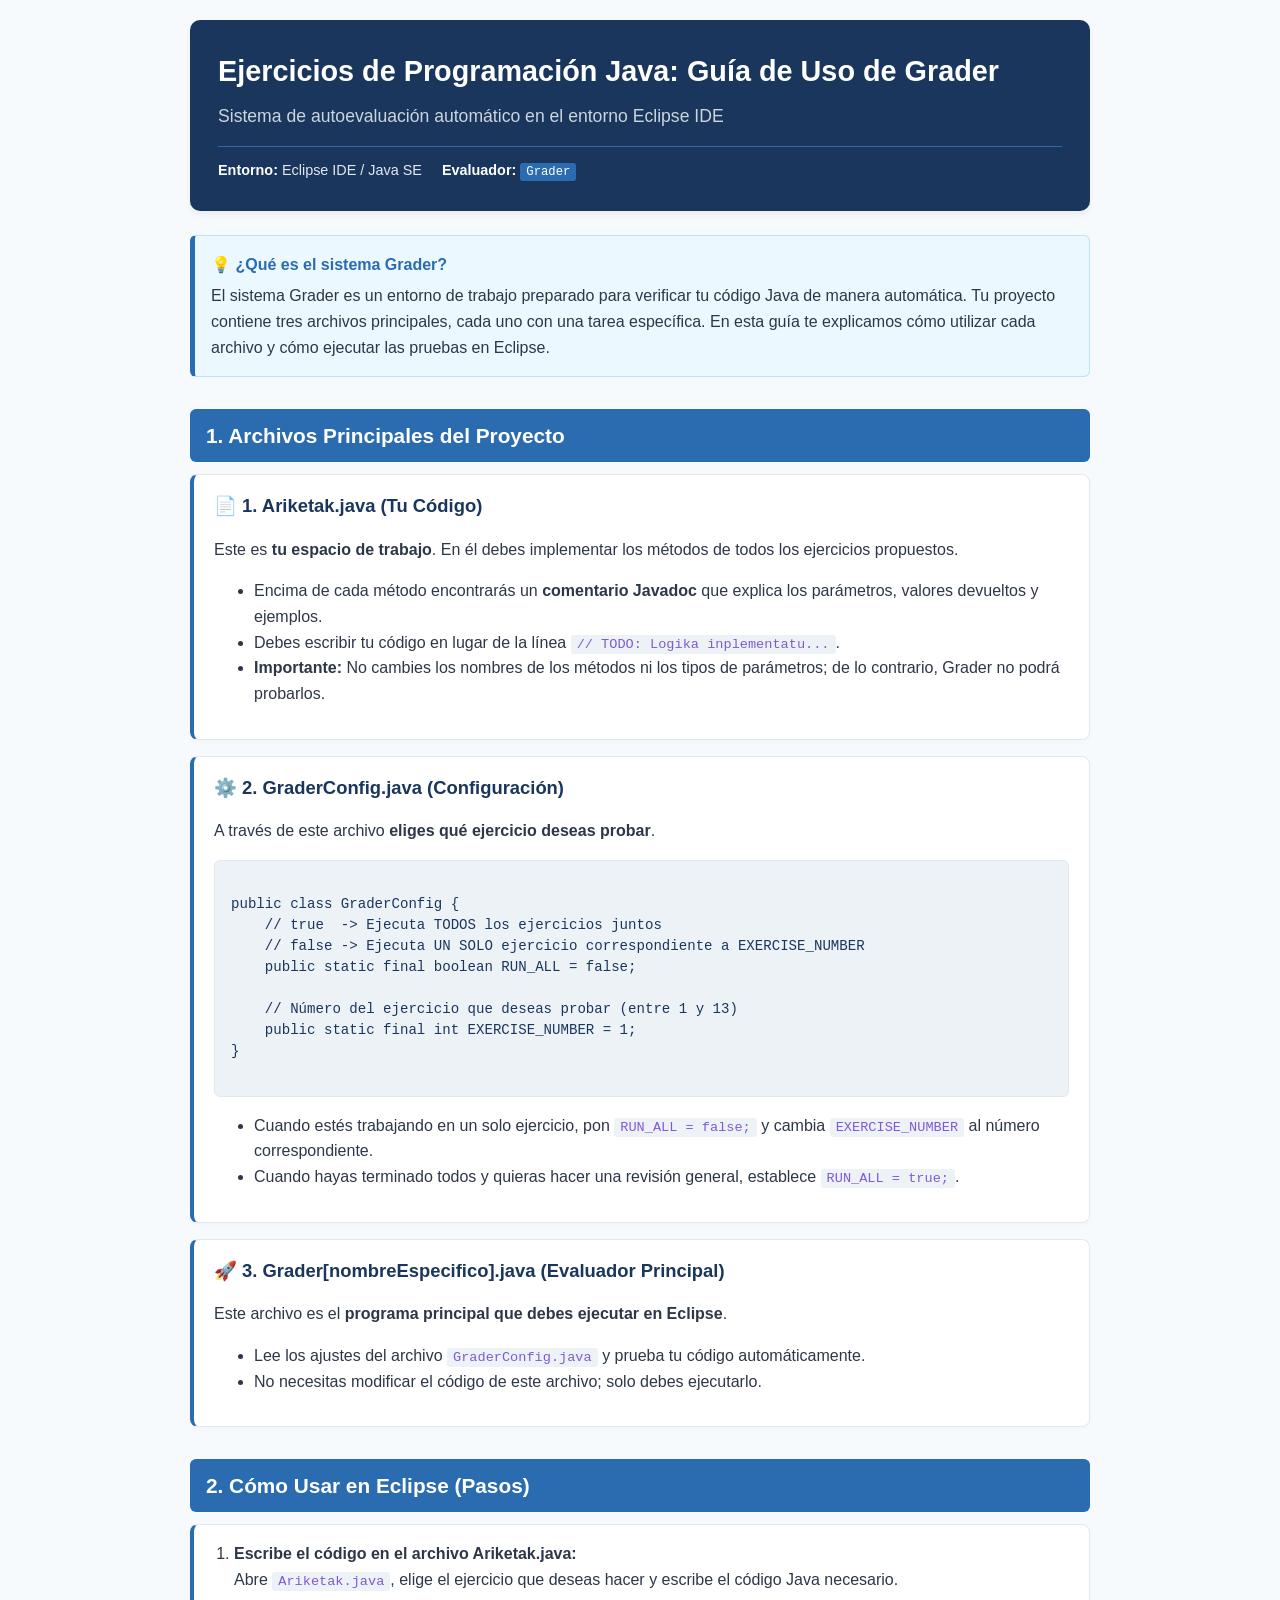
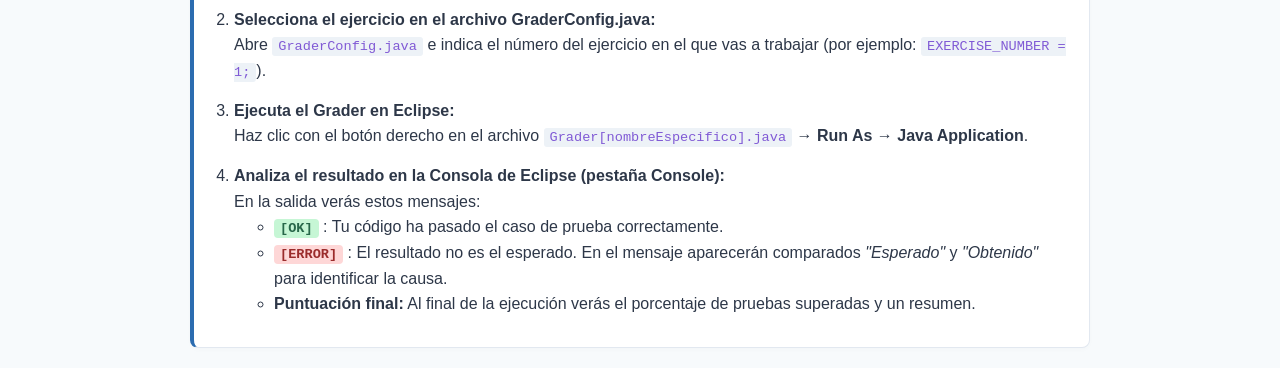
==== es/index.html @ 467838d6 "Primera subida" ====
<!DOCTYPE html>
<html lang="es">
<head>
    <meta charset="UTF-8">
    <meta name="viewport" content="width=device-width, initial-scale=1.0">
    <title>Evaluador Automático Grader - Guía de Uso</title>
    <link rel="stylesheet" href="../styles.css">
</head>
<body>

    <div class="container">
        <!-- HEADER -->
        <div class="header-container">
            <div class="header-title">Ejercicios de Programación Java: Guía de Uso de Grader</div>
            <div class="header-subtitle">Sistema de autoevaluación automático en el entorno Eclipse IDE</div>
            <div class="meta-info">
                <div><strong>Entorno:</strong> Eclipse IDE / Java SE</div>
                <div><strong>Evaluador:</strong> <span class="code-inline" style="color: #ffffff; background: #2b6cb0;">Grader</span></div>
            </div>
        </div>

        <!-- INTRO -->
        <div class="instructions-box">
            <div class="instructions-title">💡 ¿Qué es el sistema Grader?</div>
            El sistema Grader es un entorno de trabajo preparado para verificar tu código Java de manera automática. Tu proyecto contiene tres archivos principales, cada uno con una tarea específica. En esta guía te explicamos cómo utilizar cada archivo y cómo ejecutar las pruebas en Eclipse.
        </div>

        <!-- FITXATEGI NAGUSIAK -->
        <div class="section-header">1. Archivos Principales del Proyecto</div>

        <div class="card">
            <div class="card-title">📄 1. Ariketak.java (Tu Código)</div>
            <p>Este es <strong>tu espacio de trabajo</strong>. En él debes implementar los métodos de todos los ejercicios propuestos.</p>
            <ul>
                <li>Encima de cada método encontrarás un <strong>comentario Javadoc</strong> que explica los parámetros, valores devueltos y ejemplos.</li>
                <li>Debes escribir tu código en lugar de la línea <span class="code-inline">// TODO: Logika inplementatu...</span>.</li>
                <li><strong>Importante:</strong> No cambies los nombres de los métodos ni los tipos de parámetros; de lo contrario, Grader no podrá probarlos.</li>
            </ul>
        </div>

        <div class="card">
            <div class="card-title">⚙️ 2. GraderConfig.java (Configuración)</div>
            <p>A través de este archivo <strong>eliges qué ejercicio deseas probar</strong>.</p>
            <div class="code-block">
public class GraderConfig {
    // true  -> Ejecuta TODOS los ejercicios juntos
    // false -> Ejecuta UN SOLO ejercicio correspondiente a EXERCISE_NUMBER
    public static final boolean RUN_ALL = false;

    // Número del ejercicio que deseas probar (entre 1 y 13)
    public static final int EXERCISE_NUMBER = 1;
}
            </div>
            <ul>
                <li>Cuando estés trabajando en un solo ejercicio, pon <span class="code-inline">RUN_ALL = false;</span> y cambia <span class="code-inline">EXERCISE_NUMBER</span> al número correspondiente.</li>
                <li>Cuando hayas terminado todos y quieras hacer una revisión general, establece <span class="code-inline">RUN_ALL = true;</span>.</li>
            </ul>
        </div>

        <div class="card">
            <div class="card-title">🚀 3. Grader[nombreEspecifico].java (Evaluador Principal)</div>
            <p>Este archivo es el <strong>programa principal que debes ejecutar en Eclipse</strong>.</p>
            <ul>
                <li>Lee los ajustes del archivo <span class="code-inline">GraderConfig.java</span> y prueba tu código automáticamente.</li>
                <li>No necesitas modificar el código de este archivo; solo debes ejecutarlo.</li>
            </ul>
        </div>

        <!-- PASOS -->
        <div class="section-header">2. Cómo Usar en Eclipse (Pasos)</div>

        <div class="card">
            <ol class="steps-list">
                <li>
                    <strong>Escribe el código en el archivo Ariketak.java:</strong><br>
                    Abre <span class="code-inline">Ariketak.java</span>, elige el ejercicio que deseas hacer y escribe el código Java necesario.
                </li>
                <li>
                    <strong>Selecciona el ejercicio en el archivo GraderConfig.java:</strong><br>
                    Abre <span class="code-inline">GraderConfig.java</span> e indica el número del ejercicio en el que vas a trabajar (por ejemplo: <span class="code-inline">EXERCISE_NUMBER = 1;</span>).
                </li>
                <li>
                    <strong>Ejecuta el Grader en Eclipse:</strong><br>
                    Haz clic con el botón derecho en el archivo <span class="code-inline">Grader[nombreEspecifico].java</span> &rarr; <strong>Run As</strong> &rarr; <strong>Java Application</strong>.
                </li>
                <li>
                    <strong>Analiza el resultado en la Consola de Eclipse (pestaña Console):</strong><br>
                    En la salida verás estos mensajes:
                    <ul>
                        <li><span class="badge-ok">[OK]</span> : Tu código ha pasado el caso de prueba correctamente.</li>
                        <li><span class="badge-error">[ERROR]</span> : El resultado no es el esperado. En el mensaje aparecerán comparados <em>"Esperado"</em> y <em>"Obtenido"</em> para identificar la causa.</li>
                        <li><strong>Puntuación final:</strong> Al final de la ejecución verás el porcentaje de pruebas superadas y un resumen.</li>
                    </ul>
                </li>
            </ol>
        </div>

    </div>

</body>
</html>
---- styles.css ----
/* styles.css */
:root {
    --theme-color: #2b6cb0;
    --primary-color: #1a365d;
    --accent-color: #2b6cb0;
    --bg-color: #f7fafc;
    --card-bg: #ffffff;
    --text-color: #2d3748;
    --border-color: #e2e8f0;
    --code-bg: #edf2f7;
    --code-color: #805ad5;
    --success-color: #276749;
    --success-bg: #c6f6d5;
    --error-color: #9b2c2c;
    --error-bg: #fed7d7;
}

body {
    font-family: -apple-system, BlinkMacSystemFont, "Segoe UI", Roboto, "Helvetica Neue", Arial, sans-serif;
    line-height: 1.6;
    color: var(--text-color);
    background-color: var(--bg-color);
    margin: 0;
    padding: 0;
}

.container {
    max-width: 900px;
    margin: 20px auto;
    padding: 0 20px;
}

.header-container {
    background-color: var(--primary-color);
    color: #ffffff;
    padding: 28px;
    border-radius: 10px;
    margin-bottom: 24px;
    box-shadow: 0 4px 6px rgba(0, 0, 0, 0.05);
}

.header-container strong,
.markdown-section .header-container strong {
    color: #ffffff;
}

.header-title {
    font-size: 1.8rem;
    font-weight: 700;
    margin: 0 0 8px 0;
    color: #ffffff;
}

.header-subtitle {
    font-size: 1.1rem;
    color: #cbd5e0;
    margin: 0 0 16px 0;
}

.meta-info {
    display: flex;
    flex-wrap: wrap;
    gap: 20px;
    padding-top: 12px;
    border-top: 1px solid #2b6cb0;
    font-size: 0.9rem;
    color: #e2e8f0;
}

.instructions-box {
    background-color: #ebf8ff;
    border: 1px solid #bee3f8;
    border-left: 5px solid var(--accent-color);
    padding: 16px;
    border-radius: 6px;
    margin-bottom: 24px;
    break-inside: avoid;
    page-break-inside: avoid;
}

.instructions-title {
    font-weight: bold;
    color: var(--accent-color);
    margin-bottom: 6px;
}

.section-header {
    background-color: var(--accent-color);
    color: #ffffff;
    padding: 10px 16px;
    font-size: 1.3rem;
    font-weight: 600;
    border-radius: 6px;
    margin-top: 32px;
    margin-bottom: 12px;
    break-after: avoid;
    page-break-after: avoid;
}

.section-desc {
    font-size: 0.95rem;
    color: #4a5568;
    margin-bottom: 16px;
    font-style: italic;
}

.exercise-card,
.card {
    background-color: var(--card-bg);
    border: 1px solid var(--border-color);
    border-left: 4px solid var(--accent-color);
    border-radius: 8px;
    padding: 16px 20px;
    margin-bottom: 16px;
    box-shadow: 0 2px 4px rgba(0, 0, 0, 0.02);
    break-inside: avoid;
    page-break-inside: avoid;
}

.exercise-header,
.card-title {
    font-size: 1.15rem;
    font-weight: 700;
    color: var(--primary-color);
    margin-bottom: 8px;
    break-after: avoid;
    page-break-after: avoid;
}

.exercise-signature {
    font-family: SFMono-Regular, Consolas, "Liberation Mono", Menlo, monospace;
    font-size: 0.9rem;
    background-color: var(--code-bg);
    padding: 6px 10px;
    border-radius: 4px;
    color: #2c5282;
    display: inline-block;
    margin-bottom: 10px;
    border: 1px solid var(--border-color);
    max-width: 100%;
    overflow-x: auto;
}

.exercise-description {
    font-size: 0.95rem;
    margin-bottom: 12px;
}

.details-table {
    width: 100%;
    border-collapse: collapse;
    font-size: 0.9rem;
    margin-top: 8px;
}

.details-table th {
    text-align: left;
    background-color: #f7fafc;
    color: #4a5568;
    font-weight: 600;
    padding: 8px 12px;
    width: 140px;
    border: 1px solid var(--border-color);
    vertical-align: top;
}

.details-table td {
    padding: 8px 12px;
    border: 1px solid var(--border-color);
    background-color: #ffffff;
}

.details-table tr {
    break-inside: avoid;
    page-break-inside: avoid;
}

.details-table ul {
    margin: 0;
    padding-left: 20px;
}

.details-table li {
    margin-bottom: 4px;
}

.code-inline {
    font-family: SFMono-Regular, Consolas, "Liberation Mono", Menlo, monospace;
    background-color: var(--code-bg);
    padding: 2px 6px;
    border-radius: 3px;
    font-size: 0.85em;
    color: var(--code-color);
}

/* Clases usadas en la guía eus/index.html */
.code-block {
    font-family: SFMono-Regular, Consolas, "Liberation Mono", Menlo, monospace;
    font-size: 0.88rem;
    background-color: var(--code-bg);
    border: 1px solid var(--border-color);
    border-radius: 6px;
    padding: 12px 16px;
    margin: 12px 0;
    white-space: pre;
    overflow-x: auto;
    color: var(--primary-color);
    line-height: 1.5;
}

.steps-list {
    padding-left: 20px;
    margin: 0;
}

.steps-list > li {
    margin-bottom: 14px;
}

.badge-ok {
    font-family: SFMono-Regular, Consolas, "Liberation Mono", Menlo, monospace;
    font-weight: 700;
    font-size: 0.85em;
    color: var(--success-color);
    background-color: var(--success-bg);
    padding: 2px 6px;
    border-radius: 4px;
}

.badge-error {
    font-family: SFMono-Regular, Consolas, "Liberation Mono", Menlo, monospace;
    font-weight: 700;
    font-size: 0.85em;
    color: var(--error-color);
    background-color: var(--error-bg);
    padding: 2px 6px;
    border-radius: 4px;
}

/* =============================================================
   INTEGRACIÓN CON DOCSIFY (Sidebar y contenedor principal)
   ============================================================= */
.sidebar {
    background-color: #ffffff;
    border-right: 1px solid var(--border-color);
    color: var(--text-color);
}

.sidebar .app-name-link {
    color: var(--primary-color);
    font-weight: 700;
    font-size: 1.05rem;
}

.sidebar .search {
    border-bottom: 1px solid var(--border-color);
    padding: 12px 15px;
}

.sidebar .search input {
    border: 1px solid var(--border-color);
    border-radius: 6px;
    background-color: var(--bg-color);
    color: var(--text-color);
}

.sidebar .search input:focus {
    border-color: var(--accent-color);
    box-shadow: 0 0 0 2px rgba(43, 108, 176, 0.15);
}

.sidebar-nav > ul > li > p > strong,
.sidebar-nav > ul > li > strong {
    color: var(--primary-color);
    font-size: 0.9rem;
    text-transform: uppercase;
    letter-spacing: 0.03em;
}

.sidebar-nav li > a {
    color: var(--text-color);
    border-radius: 4px;
    padding: 4px 8px;
}

.sidebar-nav li > a:hover {
    color: var(--accent-color);
    background-color: #ebf8ff;
    text-decoration: none;
}

.sidebar-nav li.active > a {
    color: var(--accent-color);
    background-color: #ebf8ff;
    border-right: 3px solid var(--accent-color);
    font-weight: 600;
}

.github-corner svg {
    fill: var(--primary-color);
}

.content {
    background-color: var(--bg-color);
}

.markdown-section {
    max-width: 960px;
    padding: 24px 32px 60px;
    color: var(--text-color);
}

.markdown-section .container {
    max-width: 100%;
    margin: 0;
    padding: 0;
}

/* Evita que vue.css de Docsify rompa el ancho y fondo de .details-table */
.markdown-section .details-table {
    display: table;
    width: 100%;
}

.markdown-section .details-table tr {
    background-color: #ffffff;
    border: none;
}

.standalone-bar {
    display: flex;
    justify-content: flex-end;
    margin-bottom: 12px;
}

.standalone-bar a {
    font-size: 0.85rem;
    color: var(--accent-color);
    background-color: #ebf8ff;
    border: 1px solid #bee3f8;
    padding: 5px 12px;
    border-radius: 6px;
    text-decoration: none;
    font-weight: 500;
}

.standalone-bar a:hover {
    background-color: var(--accent-color);
    color: #ffffff;
}

/* =============================================================
   REGLAS ESPECÍFICAS PARA IMPRESIÓN (Ctrl + P)
   ============================================================= */
@media print {
    @page {
        margin: 15mm 12mm;
    }

    body {
        background-color: #ffffff !important;
        padding: 0 !important;
        color: #000000 !important;
    }

    .sidebar,
    .sidebar-toggle,
    .github-corner,
    .standalone-bar {
        display: none !important;
    }

    .content,
    .markdown-section {
        position: static !important;
        left: 0 !important;
        padding: 0 !important;
        max-width: 100% !important;
    }

    .container {
        max-width: 100% !important;
        width: 100% !important;
        margin: 0 !important;
        padding: 0 !important;
    }

    .header-container {
        box-shadow: none !important;
        border: 1px solid var(--primary-color);
    }

    .exercise-card,
    .card,
    .instructions-box {
        break-inside: avoid !important;
        page-break-inside: avoid !important;
        box-shadow: none !important;
    }

    /* Mantiene el título pegado al primer ejercicio de su sección */
    .section-header,
    .exercise-header,
    .card-title {
        break-after: avoid !important;
        page-break-after: avoid !important;
    }

    /* Cada sección nueva (a partir del bloque B) comienza en hoja nueva */
    .section-header:not(:first-of-type) {
        break-before: page !important;
        page-break-before: always !important;
    }

    .details-table tr {
        break-inside: avoid !important;
        page-break-inside: avoid !important;
    }
}


.download-area {
    margin-top: 12px;
}


.download-area {
    margin-top: 12px;
}

.download-btn,
.markdown-section .download-btn {
    display: inline-flex;
    align-items: center;
    gap: 8px;
    background-color: var(--primary-color);
    color: #ffffff !important;
    padding: 8px 16px;
    border-radius: 6px;
    text-decoration: none !important;
    font-size: 1.5rem;
    font-weight: 600;
    border: 1px solid var(--primary-color);
    transition: background-color 0.15s ease, border-color 0.15s ease;
}

.download-btn::before,
.markdown-section .download-btn::before {
    content: "";
    display: inline-block;
    width: 40px;
    height: 40px;
    background-image: url("download_icon.webp");
    background-size: contain;
    background-repeat: no-repeat;
    background-position: center;
    flex-shrink: 0;
}

.download-btn:hover,
.markdown-section .download-btn:hover {
    background-color: var(--accent-color);
    border-color: var(--accent-color);
}
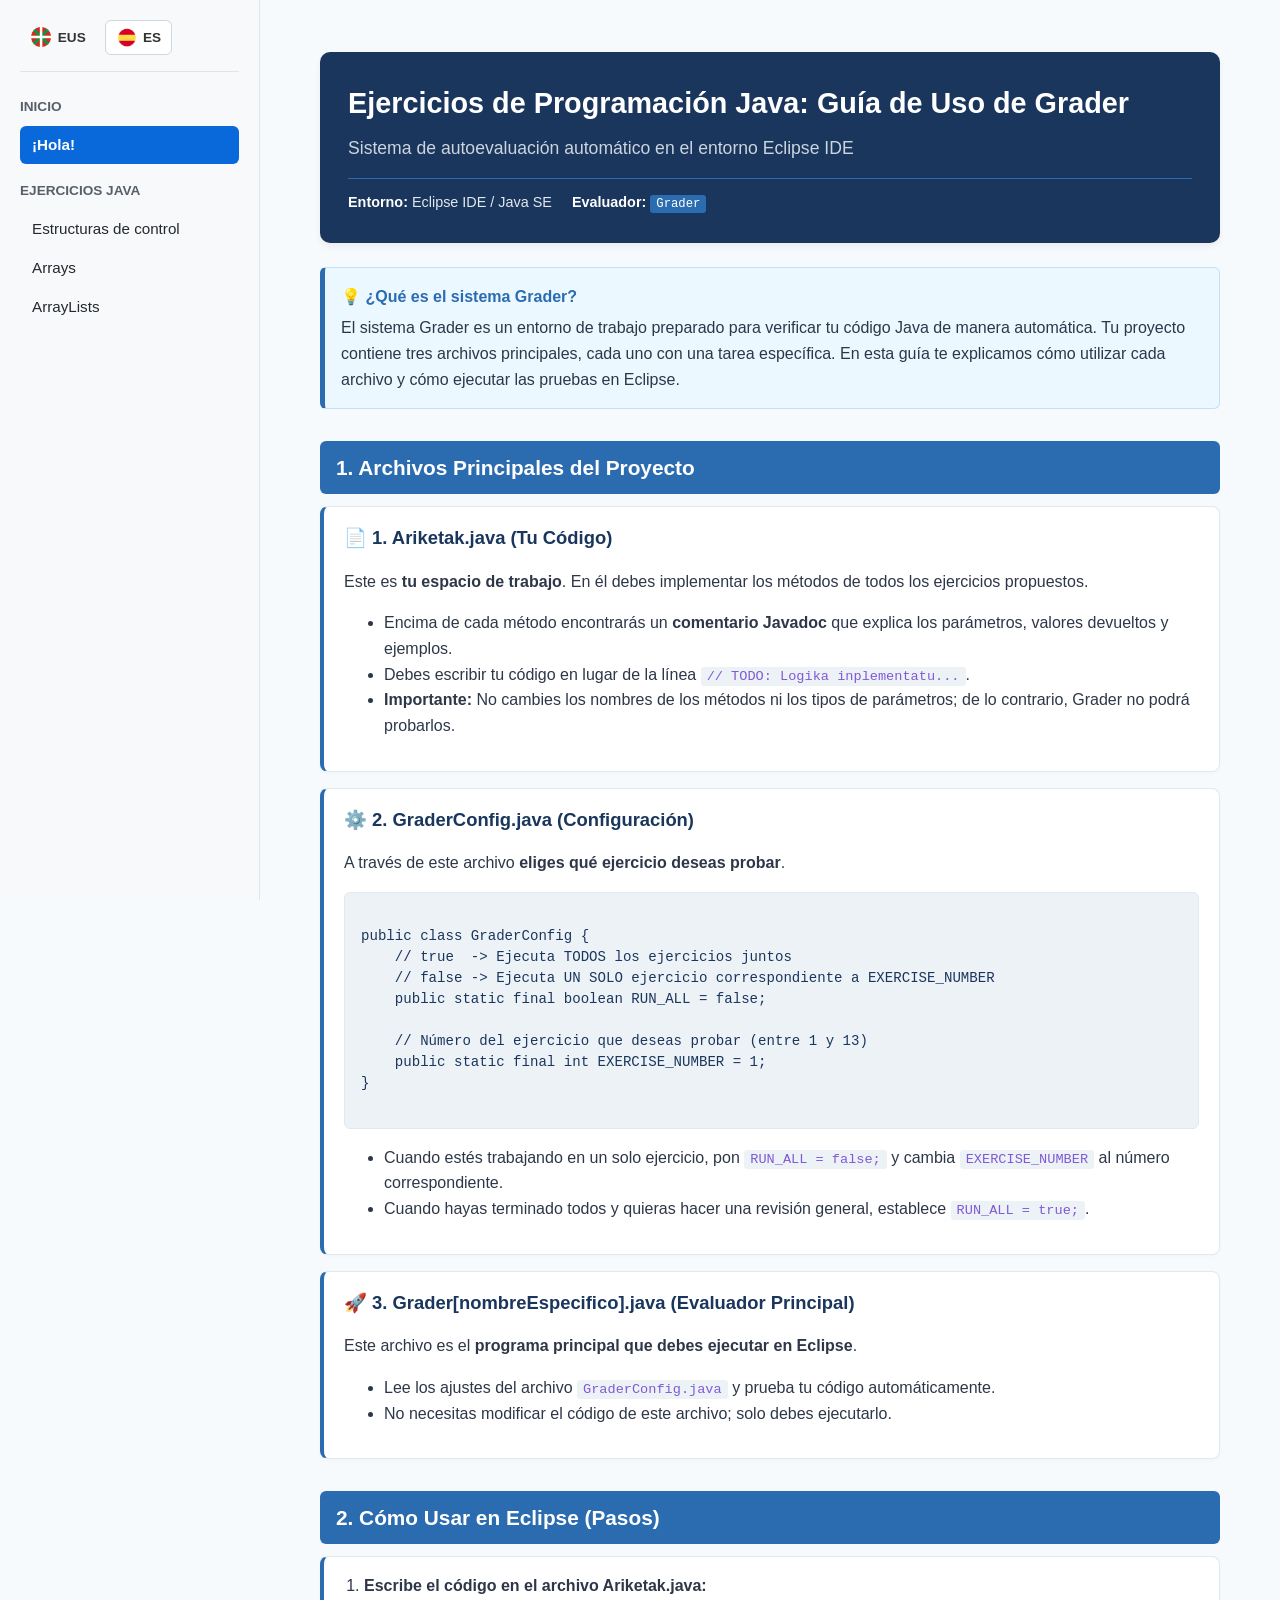
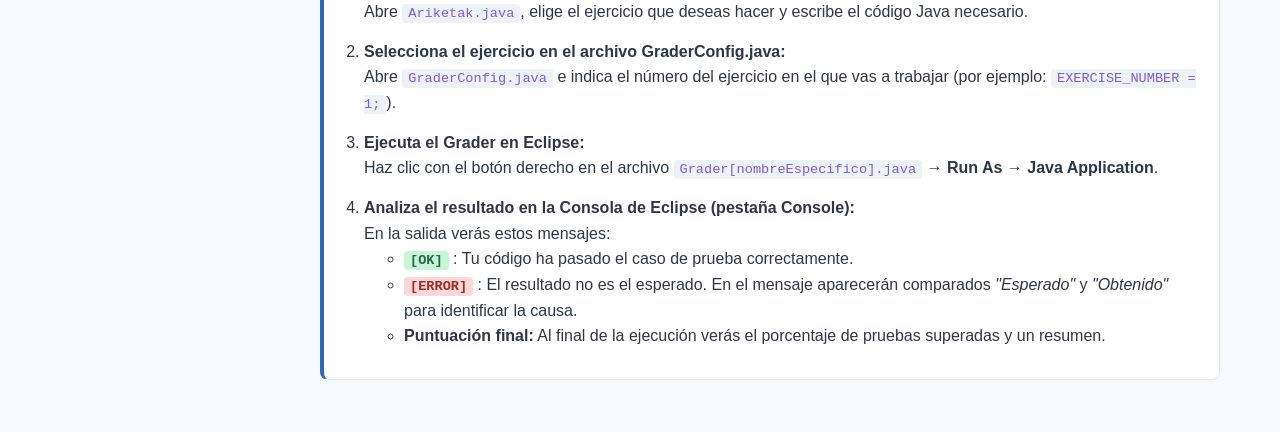
==== commit 521b37c4: "retirado docsify. El contenido de este proyecto es HTML no Markdown" ====
--- a/es/index.html
+++ b/es/index.html
@@ -5,6 +5,7 @@
     <meta name="viewport" content="width=device-width, initial-scale=1.0">
     <title>Evaluador Automático Grader - Guía de Uso</title>
     <link rel="stylesheet" href="../styles.css">
+    <script src="../layout.js" defer></script>
 </head>
 <body>
 
--- a/styles.css
+++ b/styles.css
@@ -418,6 +418,7 @@
     }
 }
 
+/*DESCARGA*/
 
 .download-area {
     margin-top: 12px;
@@ -461,4 +462,111 @@
 .markdown-section .download-btn:hover {
     background-color: var(--accent-color);
     border-color: var(--accent-color);
+}
+
+
+/* Estructura con menú lateral */
+body.has-sidebar {
+  margin: 0;
+  display: flex;
+  min-height: 100vh;
+}
+
+.app-sidebar {
+  position: sticky;
+  top: 0;
+  align-self: flex-start;
+  width: 260px;
+  height: 100vh;
+  overflow-y: auto;
+  flex-shrink: 0;
+  background-color: #f8f9fa;
+  border-right: 1px solid #e1e4e8;
+  padding: 1.25rem;
+  box-sizing: border-box;
+}
+
+.lang-switcher {
+  display: flex;
+  gap: 0.5rem;
+  margin-bottom: 1.5rem;
+  padding-bottom: 1rem;
+  border-bottom: 1px solid #e1e4e8;
+}
+
+.lang-switcher a {
+  display: flex;
+  align-items: center;
+  gap: 0.4rem;
+  padding: 0.35rem 0.65rem;
+  border-radius: 6px;
+  text-decoration: none;
+  color: #333;
+  font-size: 0.85rem;
+  font-weight: 600;
+  border: 1px solid transparent;
+}
+
+.lang-switcher a.active-lang {
+  background-color: #ffffff;
+  border-color: #d0d7de;
+}
+
+.lang-switcher img {
+  width: 20px;
+  height: auto;
+  border-radius: 2px;
+}
+
+.nav-title {
+  font-weight: 700;
+  font-size: 0.85rem;
+  text-transform: uppercase;
+  color: #57606a;
+  margin: 1rem 0 0.5rem;
+}
+
+.sidebar-nav ul {
+  list-style: none;
+  padding: 0;
+  margin: 0;
+}
+
+.sidebar-nav li a {
+  display: block;
+  padding: 0.45rem 0.75rem;
+  border-radius: 6px;
+  text-decoration: none;
+  color: #24292f;
+  font-size: 0.95rem;
+}
+
+.sidebar-nav li a:hover {
+  background-color: #eaeef2;
+}
+
+.sidebar-nav li a.active {
+  background-color: #0969da;
+  color: #ffffff;
+  font-weight: 600;
+}
+
+.app-content {
+  flex: 1;
+  padding: 2rem;
+  max-width: 960px;
+}
+
+@media (max-width: 768px) {
+  body.has-sidebar {
+    flex-direction: column;
+  }
+  .app-sidebar {
+    position: static;
+    width: 100%;
+    height: auto;
+    overflow-y: visible;
+    border-right: none;
+    border-bottom: 1px solid #e1e4e8;
+  }
 }
